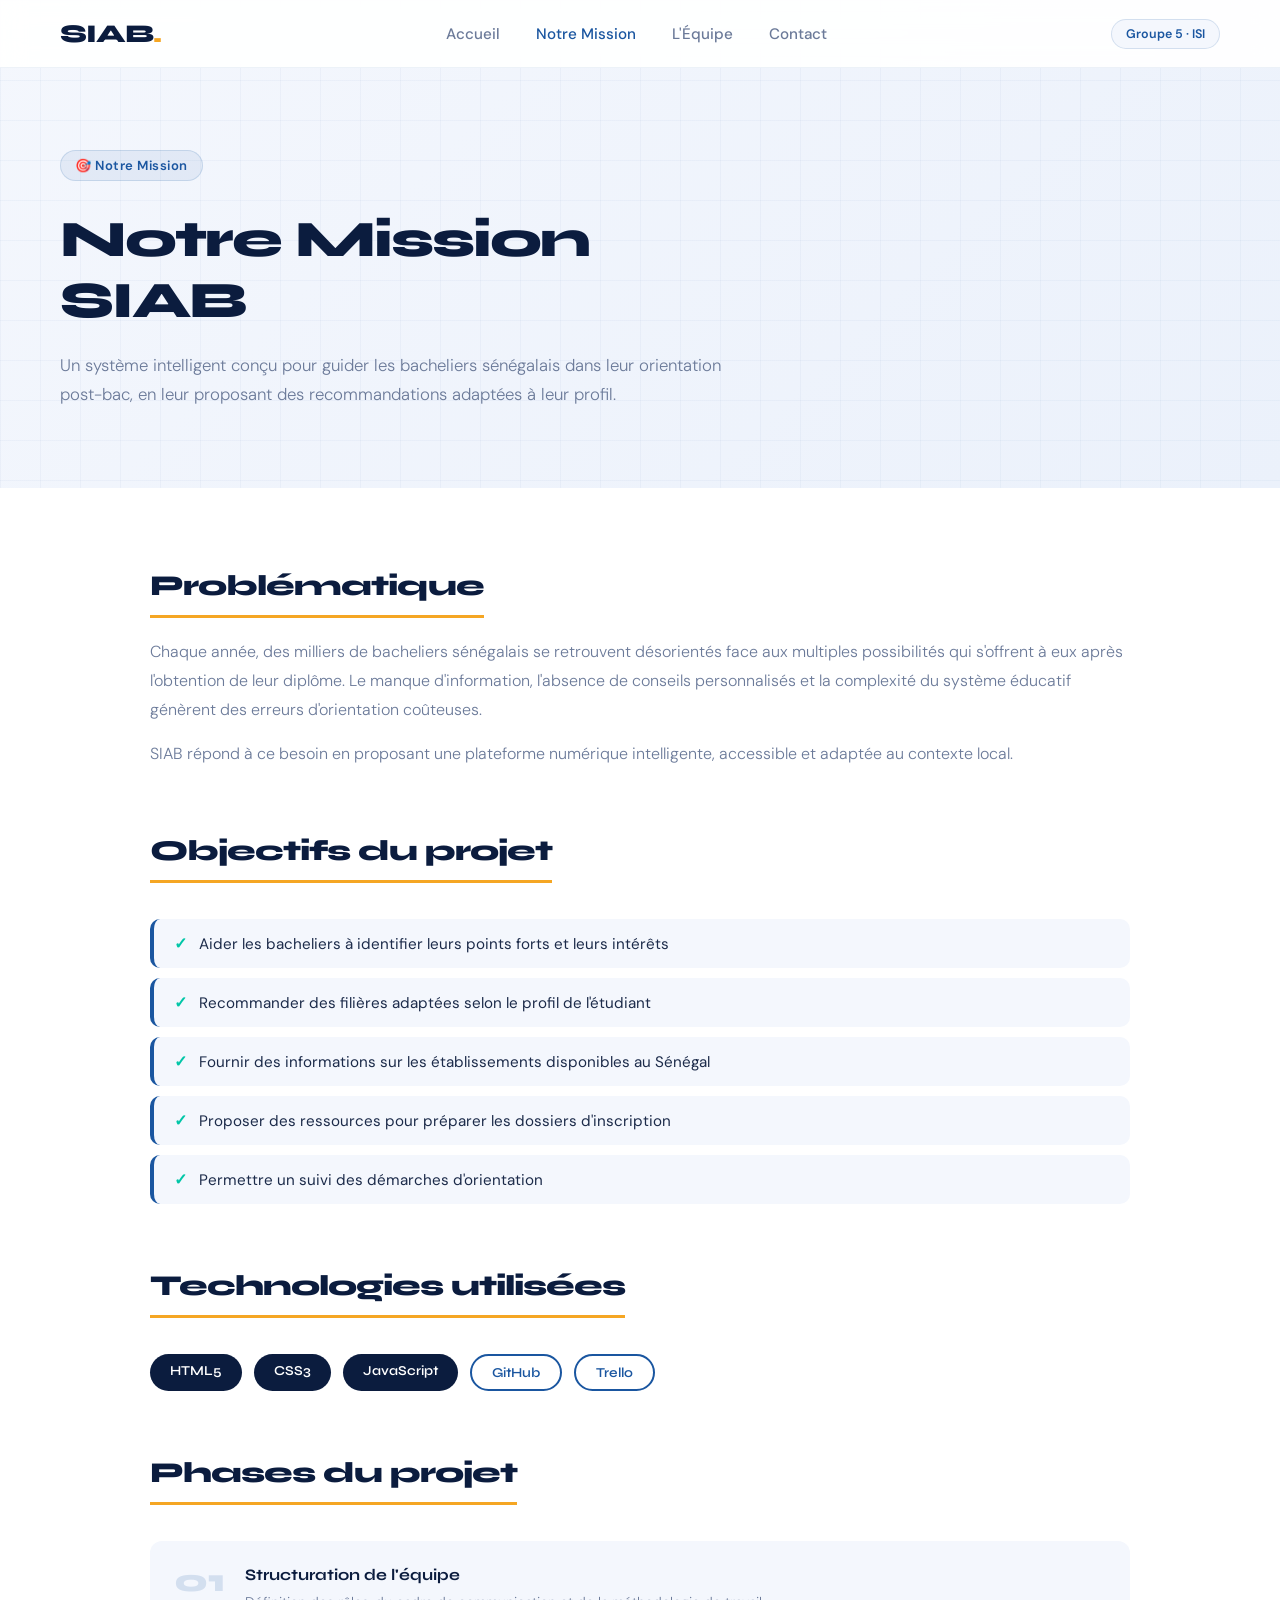
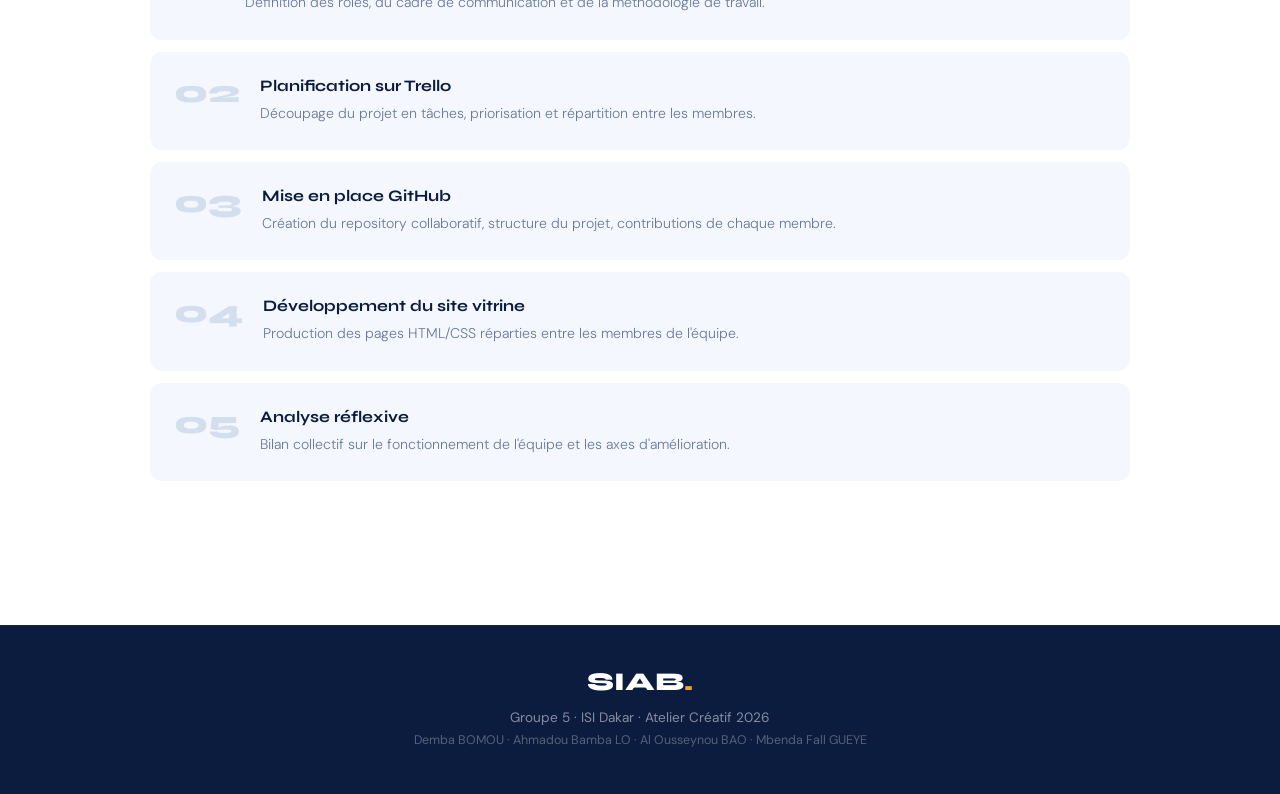
==== mission.html @ ba70bf80 "Initial commit - Demba BOMOU" ====
<!DOCTYPE html>
<html lang="fr">
<head>
  <meta charset="UTF-8" />
  <meta name="viewport" content="width=device-width, initial-scale=1.0" />
  <title>Notre Mission — SIAB</title>
  <link href="https://fonts.googleapis.com/css2?family=Syne:wght@400;600;700;800&family=DM+Sans:ital,wght@0,300;0,400;0,500;1,300&display=swap" rel="stylesheet" />
  <link rel="stylesheet" href="style.css" />
  <style>
    .project-section { margin-bottom: 64px; }
    .project-section h2 {
      font-family: var(--font-display);
      font-size: 1.8rem; font-weight: 800;
      color: var(--navy); letter-spacing: -1px;
      margin-bottom: 20px;
      padding-bottom: 12px;
      border-bottom: 3px solid var(--accent);
      display: inline-block;
    }
    .project-section p {
      font-size: 1rem; line-height: 1.8;
      color: var(--muted); font-weight: 300;
      margin-bottom: 16px;
    }
    .objectifs-list { list-style: none; margin-top: 16px; }
    .objectifs-list li {
      padding: 14px 20px;
      background: var(--light);
      border-radius: 10px;
      margin-bottom: 10px;
      font-size: 0.95rem;
      color: var(--text);
      display: flex;
      align-items: center;
      gap: 12px;
      border-left: 4px solid var(--blue);
    }
    .objectifs-list li::before { content: "✓"; color: var(--accent2); font-weight: 800; font-size: 1rem; }
    .tech-badges { display: flex; flex-wrap: wrap; gap: 12px; margin-top: 16px; }
    .badge {
      background: var(--navy); color: white;
      padding: 8px 20px; border-radius: 100px;
      font-size: 0.85rem; font-weight: 600;
      font-family: var(--font-display);
    }
    .badge.outline {
      background: transparent; color: var(--blue);
      border: 2px solid var(--blue);
    }
    .phases { margin-top: 16px; }
    .phase {
      display: flex; gap: 20px; align-items: flex-start;
      padding: 24px; background: var(--light);
      border-radius: 12px; margin-bottom: 12px;
    }
    .phase-num {
      font-family: var(--font-display);
      font-size: 2rem; font-weight: 800;
      color: rgba(26,86,160,0.15);
      min-width: 50px; line-height: 1;
    }
    .phase h4 { font-family: var(--font-display); font-size: 1rem; font-weight: 700; color: var(--navy); margin-bottom: 6px; }
    .phase p { font-size: 0.88rem; color: var(--muted); margin: 0; }
  </style>
</head>
<body>

  <nav class="nav">
    <div class="nav-logo">SIAB<span class="dot">.</span></div>
    <ul class="nav-links">
      <li><a href="index.html">Accueil</a></li>
      <li><a href="mission.html" class="active">Notre Mission</a></li>
      <li><a href="equipe.html">L'Équipe</a></li>
      <li><a href="contact.html">Contact</a></li>
    </ul>
    <div class="nav-badge">Groupe 5 · ISI</div>
  </nav>

  <section class="page-hero">
    <div class="page-hero-content">
      <span class="hero-tag">🎯 Notre Mission</span>
      <h1>Notre Mission SIAB</h1>
      <p>Un système intelligent conçu pour guider les bacheliers sénégalais dans leur orientation post-bac, en leur proposant des recommandations adaptées à leur profil.</p>
    </div>
  </section>

  <div class="page-content">

    <div class="project-section">
      <h2>Problématique</h2>
      <p>Chaque année, des milliers de bacheliers sénégalais se retrouvent désorientés face aux multiples possibilités qui s'offrent à eux après l'obtention de leur diplôme. Le manque d'information, l'absence de conseils personnalisés et la complexité du système éducatif génèrent des erreurs d'orientation coûteuses.</p>
      <p>SIAB répond à ce besoin en proposant une plateforme numérique intelligente, accessible et adaptée au contexte local.</p>
    </div>

    <div class="project-section">
      <h2>Objectifs du projet</h2>
      <ul class="objectifs-list">
        <li>Aider les bacheliers à identifier leurs points forts et leurs intérêts</li>
        <li>Recommander des filières adaptées selon le profil de l'étudiant</li>
        <li>Fournir des informations sur les établissements disponibles au Sénégal</li>
        <li>Proposer des ressources pour préparer les dossiers d'inscription</li>
        <li>Permettre un suivi des démarches d'orientation</li>
      </ul>
    </div>

    <div class="project-section">
      <h2>Technologies utilisées</h2>
      <div class="tech-badges">
        <span class="badge">HTML5</span>
        <span class="badge">CSS3</span>
        <span class="badge">JavaScript</span>
        <span class="badge outline">GitHub</span>
        <span class="badge outline">Trello</span>
      </div>
    </div>

    <div class="project-section">
      <h2>Phases du projet</h2>
      <div class="phases">
        <div class="phase">
          <div class="phase-num">01</div>
          <div>
            <h4>Structuration de l'équipe</h4>
            <p>Définition des rôles, du cadre de communication et de la méthodologie de travail.</p>
          </div>
        </div>
        <div class="phase">
          <div class="phase-num">02</div>
          <div>
            <h4>Planification sur Trello</h4>
            <p>Découpage du projet en tâches, priorisation et répartition entre les membres.</p>
          </div>
        </div>
        <div class="phase">
          <div class="phase-num">03</div>
          <div>
            <h4>Mise en place GitHub</h4>
            <p>Création du repository collaboratif, structure du projet, contributions de chaque membre.</p>
          </div>
        </div>
        <div class="phase">
          <div class="phase-num">04</div>
          <div>
            <h4>Développement du site vitrine</h4>
            <p>Production des pages HTML/CSS réparties entre les membres de l'équipe.</p>
          </div>
        </div>
        <div class="phase">
          <div class="phase-num">05</div>
          <div>
            <h4>Analyse réflexive</h4>
            <p>Bilan collectif sur le fonctionnement de l'équipe et les axes d'amélioration.</p>
          </div>
        </div>
      </div>
    </div>

  </div>

  <footer class="footer">
    <div class="footer-logo">SIAB<span class="dot">.</span></div>
    <p>Groupe 5 · ISI Dakar · Atelier Créatif 2026</p>
    <p class="footer-members">Demba BOMOU · Ahmadou Bamba LO · Al Ousseynou BAO · Mbenda Fall GUEYE</p>
  </footer>
  <script src="main.js"></script>
</body>
</html>
---- style.css ----
/* =============================================
   SIAB — Système Intelligent pour Bacheliers
   CSS Principal — Groupe 5 ISI Dakar 2026
   ============================================= */

:root {
  --navy: #0B1C3E;
  --blue: #1A56A0;
  --accent: #F5A623;
  --accent2: #00C6A7;
  --light: #F4F7FD;
  --white: #FFFFFF;
  --text: #1C2B4A;
  --muted: #6B7A99;
  --radius: 16px;
  --font-display: 'Syne', sans-serif;
  --font-body: 'DM Sans', sans-serif;
}

*, *::before, *::after { box-sizing: border-box; margin: 0; padding: 0; }

html { scroll-behavior: smooth; }

body {
  font-family: var(--font-body);
  background: var(--white);
  color: var(--text);
  overflow-x: hidden;
}

/* ---- NAV ---- */
.nav {
  position: fixed;
  top: 0; left: 0; right: 0;
  z-index: 100;
  display: flex;
  align-items: center;
  justify-content: space-between;
  padding: 18px 60px;
  background: rgba(255,255,255,0.92);
  backdrop-filter: blur(12px);
  border-bottom: 1px solid rgba(26,86,160,0.08);
}
.nav-logo {
  font-family: var(--font-display);
  font-weight: 800;
  font-size: 1.6rem;
  color: var(--navy);
  letter-spacing: -1px;
}
.dot { color: var(--accent); }

.nav-links {
  display: flex;
  gap: 36px;
  list-style: none;
}
.nav-links a {
  text-decoration: none;
  font-size: 0.95rem;
  font-weight: 500;
  color: var(--muted);
  transition: color 0.2s;
}
.nav-links a:hover, .nav-links a.active { color: var(--blue); }

.nav-badge {
  font-size: 0.78rem;
  font-weight: 600;
  background: var(--light);
  color: var(--blue);
  padding: 6px 14px;
  border-radius: 100px;
  border: 1px solid rgba(26,86,160,0.15);
}

/* ---- HERO ---- */
.hero {
  min-height: 100vh;
  display: flex;
  align-items: center;
  justify-content: space-between;
  padding: 120px 60px 80px;
  position: relative;
  overflow: hidden;
  gap: 60px;
}

.hero-bg {
  position: absolute;
  inset: 0;
  z-index: 0;
  background: linear-gradient(135deg, #F4F7FD 0%, #EBF1FB 60%, #E0F4F0 100%);
}

.blob {
  position: absolute;
  border-radius: 50%;
  filter: blur(80px);
  opacity: 0.5;
}
.blob-1 {
  width: 600px; height: 600px;
  background: radial-gradient(circle, #c8dcf7, transparent);
  top: -100px; right: -100px;
  animation: float1 8s ease-in-out infinite;
}
.blob-2 {
  width: 400px; height: 400px;
  background: radial-gradient(circle, #b3f0e4, transparent);
  bottom: -80px; left: 200px;
  animation: float2 10s ease-in-out infinite;
}
.grid-overlay {
  position: absolute;
  inset: 0;
  background-image: linear-gradient(rgba(26,86,160,0.04) 1px, transparent 1px),
    linear-gradient(90deg, rgba(26,86,160,0.04) 1px, transparent 1px);
  background-size: 40px 40px;
}

@keyframes float1 { 0%,100%{transform:translateY(0)} 50%{transform:translateY(-30px)} }
@keyframes float2 { 0%,100%{transform:translateY(0)} 50%{transform:translateY(20px)} }

.hero-content {
  position: relative;
  z-index: 1;
  max-width: 560px;
}
.hero-tag {
  display: inline-block;
  font-size: 0.82rem;
  font-weight: 600;
  letter-spacing: 0.5px;
  color: var(--blue);
  background: rgba(26,86,160,0.08);
  border: 1px solid rgba(26,86,160,0.15);
  padding: 6px 14px;
  border-radius: 100px;
  margin-bottom: 28px;
}
.hero-title {
  font-family: var(--font-display);
  font-size: clamp(2.8rem, 5vw, 4.2rem);
  font-weight: 800;
  line-height: 1.1;
  color: var(--navy);
  margin-bottom: 24px;
  letter-spacing: -2px;
}
.hero-title em {
  font-style: normal;
  color: var(--blue);
  position: relative;
}
.hero-title em::after {
  content: '';
  position: absolute;
  left: 0; right: 0; bottom: 2px;
  height: 4px;
  background: var(--accent);
  border-radius: 2px;
}
.hero-desc {
  font-size: 1.05rem;
  line-height: 1.7;
  color: var(--muted);
  margin-bottom: 40px;
  font-weight: 300;
}
.hero-actions {
  display: flex;
  gap: 16px;
  align-items: center;
  flex-wrap: wrap;
}

/* Buttons */
.btn {
  display: inline-flex;
  align-items: center;
  justify-content: center;
  padding: 14px 32px;
  border-radius: 100px;
  font-family: var(--font-body);
  font-weight: 600;
  font-size: 0.95rem;
  text-decoration: none;
  transition: all 0.25s;
  cursor: pointer;
  border: none;
}
.btn-primary {
  background: var(--blue);
  color: var(--white);
  box-shadow: 0 8px 30px rgba(26,86,160,0.25);
}
.btn-primary:hover {
  background: var(--navy);
  transform: translateY(-2px);
  box-shadow: 0 12px 40px rgba(26,86,160,0.35);
}
.btn-ghost {
  background: transparent;
  color: var(--navy);
  font-weight: 500;
}
.btn-ghost:hover { color: var(--blue); }

/* Hero visual */
.hero-visual {
  position: relative;
  z-index: 1;
  width: 400px;
  height: 400px;
  flex-shrink: 0;
  display: flex;
  align-items: center;
  justify-content: center;
}
.hero-circle {
  width: 220px; height: 220px;
  background: linear-gradient(135deg, var(--blue), var(--navy));
  border-radius: 50%;
  display: flex;
  align-items: center;
  justify-content: center;
  box-shadow: 0 30px 80px rgba(26,86,160,0.3);
}
.hero-circle span {
  font-family: var(--font-display);
  font-size: 2rem;
  font-weight: 800;
  color: white;
  letter-spacing: -1px;
}
.card-float {
  position: absolute;
  background: white;
  border-radius: 14px;
  padding: 14px 20px;
  box-shadow: 0 10px 40px rgba(0,0,0,0.1);
  display: flex;
  align-items: center;
  gap: 10px;
  font-family: var(--font-display);
  font-weight: 700;
  font-size: 0.9rem;
  color: var(--navy);
  border: 1px solid rgba(255,255,255,0.8);
}
.card-icon { font-size: 1.4rem; }
.card-1 { top: 20px; left: 0; animation: floatCard 6s ease-in-out infinite; }
.card-2 { top: 50%; right: 0; transform: translateY(-50%); animation: floatCard 7s ease-in-out infinite reverse; }
.card-3 { bottom: 20px; left: 30px; animation: floatCard 5s ease-in-out infinite; }
@keyframes floatCard { 0%,100%{transform:translateY(0)} 50%{transform:translateY(-10px)} }
.card-2 { animation: floatCard2 7s ease-in-out infinite; }
@keyframes floatCard2 { 0%,100%{transform:translateY(-50%)} 50%{transform:translateY(calc(-50% - 10px))} }

/* ---- FEATURES ---- */
.features {
  padding: 100px 60px;
  background: var(--white);
}
.section-label {
  font-size: 0.78rem;
  font-weight: 700;
  letter-spacing: 2px;
  text-transform: uppercase;
  color: var(--accent2);
  margin-bottom: 16px;
}
.section-title {
  font-family: var(--font-display);
  font-size: clamp(2rem, 3.5vw, 3rem);
  font-weight: 800;
  color: var(--navy);
  line-height: 1.15;
  letter-spacing: -1.5px;
  margin-bottom: 60px;
}
.features-grid {
  display: grid;
  grid-template-columns: repeat(auto-fit, minmax(260px, 1fr));
  gap: 24px;
}
.feature-card {
  background: var(--light);
  border-radius: var(--radius);
  padding: 40px 32px;
  border: 1px solid rgba(26,86,160,0.06);
  transition: transform 0.3s, box-shadow 0.3s;
}
.feature-card:hover {
  transform: translateY(-6px);
  box-shadow: 0 20px 60px rgba(26,86,160,0.1);
}
.feature-card--accent {
  background: linear-gradient(135deg, var(--blue), var(--navy));
  border: none;
}
.feature-card--accent h3,
.feature-card--accent p,
.feature-card--accent .feature-num { color: white !important; }

.feature-num {
  font-family: var(--font-display);
  font-size: 3rem;
  font-weight: 800;
  color: rgba(26,86,160,0.12);
  line-height: 1;
  margin-bottom: 16px;
}
.feature-card--accent .feature-num { color: rgba(255,255,255,0.2) !important; }
.feature-card h3 {
  font-family: var(--font-display);
  font-size: 1.15rem;
  font-weight: 700;
  color: var(--navy);
  margin-bottom: 12px;
}
.feature-card p {
  font-size: 0.9rem;
  line-height: 1.7;
  color: var(--muted);
}

/* ---- STATS ---- */
.stats {
  background: var(--navy);
  padding: 70px 60px;
  display: flex;
  align-items: center;
  justify-content: center;
  gap: 0;
}
.stat-item {
  flex: 1;
  text-align: center;
  padding: 0 40px;
}
.stat-num {
  font-family: var(--font-display);
  font-size: clamp(2.5rem, 5vw, 4rem);
  font-weight: 800;
  color: var(--accent);
  letter-spacing: -2px;
  line-height: 1;
}
.stat-label {
  font-size: 0.9rem;
  color: rgba(255,255,255,0.6);
  margin-top: 8px;
  font-weight: 300;
}
.stat-divider {
  width: 1px;
  height: 80px;
  background: rgba(255,255,255,0.15);
  flex-shrink: 0;
}

/* ---- CTA ---- */
.cta {
  padding: 100px 60px;
  background: var(--light);
  display: flex;
  align-items: center;
  justify-content: center;
}
.cta-inner {
  text-align: center;
  max-width: 600px;
}
.cta-inner h2 {
  font-family: var(--font-display);
  font-size: 2.5rem;
  font-weight: 800;
  color: var(--navy);
  letter-spacing: -1.5px;
  margin-bottom: 20px;
}
.cta-inner p {
  color: var(--muted);
  font-size: 1rem;
  line-height: 1.7;
  margin-bottom: 36px;
  font-weight: 300;
}

/* ---- FOOTER ---- */
.footer {
  background: var(--navy);
  color: rgba(255,255,255,0.5);
  text-align: center;
  padding: 40px 60px;
  font-size: 0.85rem;
  border-top: 1px solid rgba(255,255,255,0.06);
}
.footer-logo {
  font-family: var(--font-display);
  font-size: 1.6rem;
  font-weight: 800;
  color: white;
  margin-bottom: 12px;
}
.footer p { margin-bottom: 6px; }
.footer-members { font-size: 0.78rem; opacity: 0.6; }

/* ---- PAGE INTERNES ---- */
.page-hero {
  padding: 150px 60px 80px;
  background: linear-gradient(135deg, #F4F7FD 0%, #EBF1FB 100%);
  position: relative;
  overflow: hidden;
}
.page-hero::before {
  content: '';
  position: absolute;
  inset: 0;
  background-image: linear-gradient(rgba(26,86,160,0.04) 1px, transparent 1px),
    linear-gradient(90deg, rgba(26,86,160,0.04) 1px, transparent 1px);
  background-size: 40px 40px;
}
.page-hero-content { position: relative; z-index: 1; max-width: 700px; }
.page-hero h1 {
  font-family: var(--font-display);
  font-size: clamp(2.5rem, 4vw, 3.5rem);
  font-weight: 800;
  color: var(--navy);
  letter-spacing: -2px;
  margin-bottom: 20px;
}
.page-hero p {
  font-size: 1.05rem;
  color: var(--muted);
  line-height: 1.7;
  font-weight: 300;
}

.page-content {
  padding: 80px 60px;
  max-width: 1100px;
  margin: 0 auto;
}

.team-grid {
  display: grid;
  grid-template-columns: repeat(auto-fit, minmax(240px, 1fr));
  gap: 24px;
  margin-top: 48px;
}
.team-card {
  background: var(--light);
  border-radius: var(--radius);
  padding: 40px 28px;
  text-align: center;
  border: 1px solid rgba(26,86,160,0.06);
  transition: transform 0.3s, box-shadow 0.3s;
}
.team-card:hover {
  transform: translateY(-6px);
  box-shadow: 0 20px 60px rgba(26,86,160,0.1);
}
.team-avatar {
  width: 70px; height: 70px;
  background: linear-gradient(135deg, var(--blue), var(--navy));
  border-radius: 50%;
  margin: 0 auto 20px;
  display: flex;
  align-items: center;
  justify-content: center;
  font-family: var(--font-display);
  font-size: 1.4rem;
  font-weight: 800;
  color: white;
}
.team-card h3 {
  font-family: var(--font-display);
  font-size: 1rem;
  font-weight: 700;
  color: var(--navy);
  margin-bottom: 6px;
}
.team-role {
  font-size: 0.83rem;
  color: var(--blue);
  font-weight: 600;
  background: rgba(26,86,160,0.08);
  padding: 4px 12px;
  border-radius: 100px;
  display: inline-block;
}

/* Responsive */
@media (max-width: 900px) {
  .nav { padding: 16px 24px; }
  .nav-links { display: none; }
  .hero { flex-direction: column; padding: 100px 24px 60px; text-align: center; }
  .hero-visual { display: none; }
  .hero-actions { justify-content: center; }
  .features, .stats, .cta { padding: 60px 24px; }
  .stats { flex-direction: column; gap: 40px; }
  .stat-divider { width: 80px; height: 1px; }
  .page-hero, .page-content { padding-left: 24px; padding-right: 24px; }
}
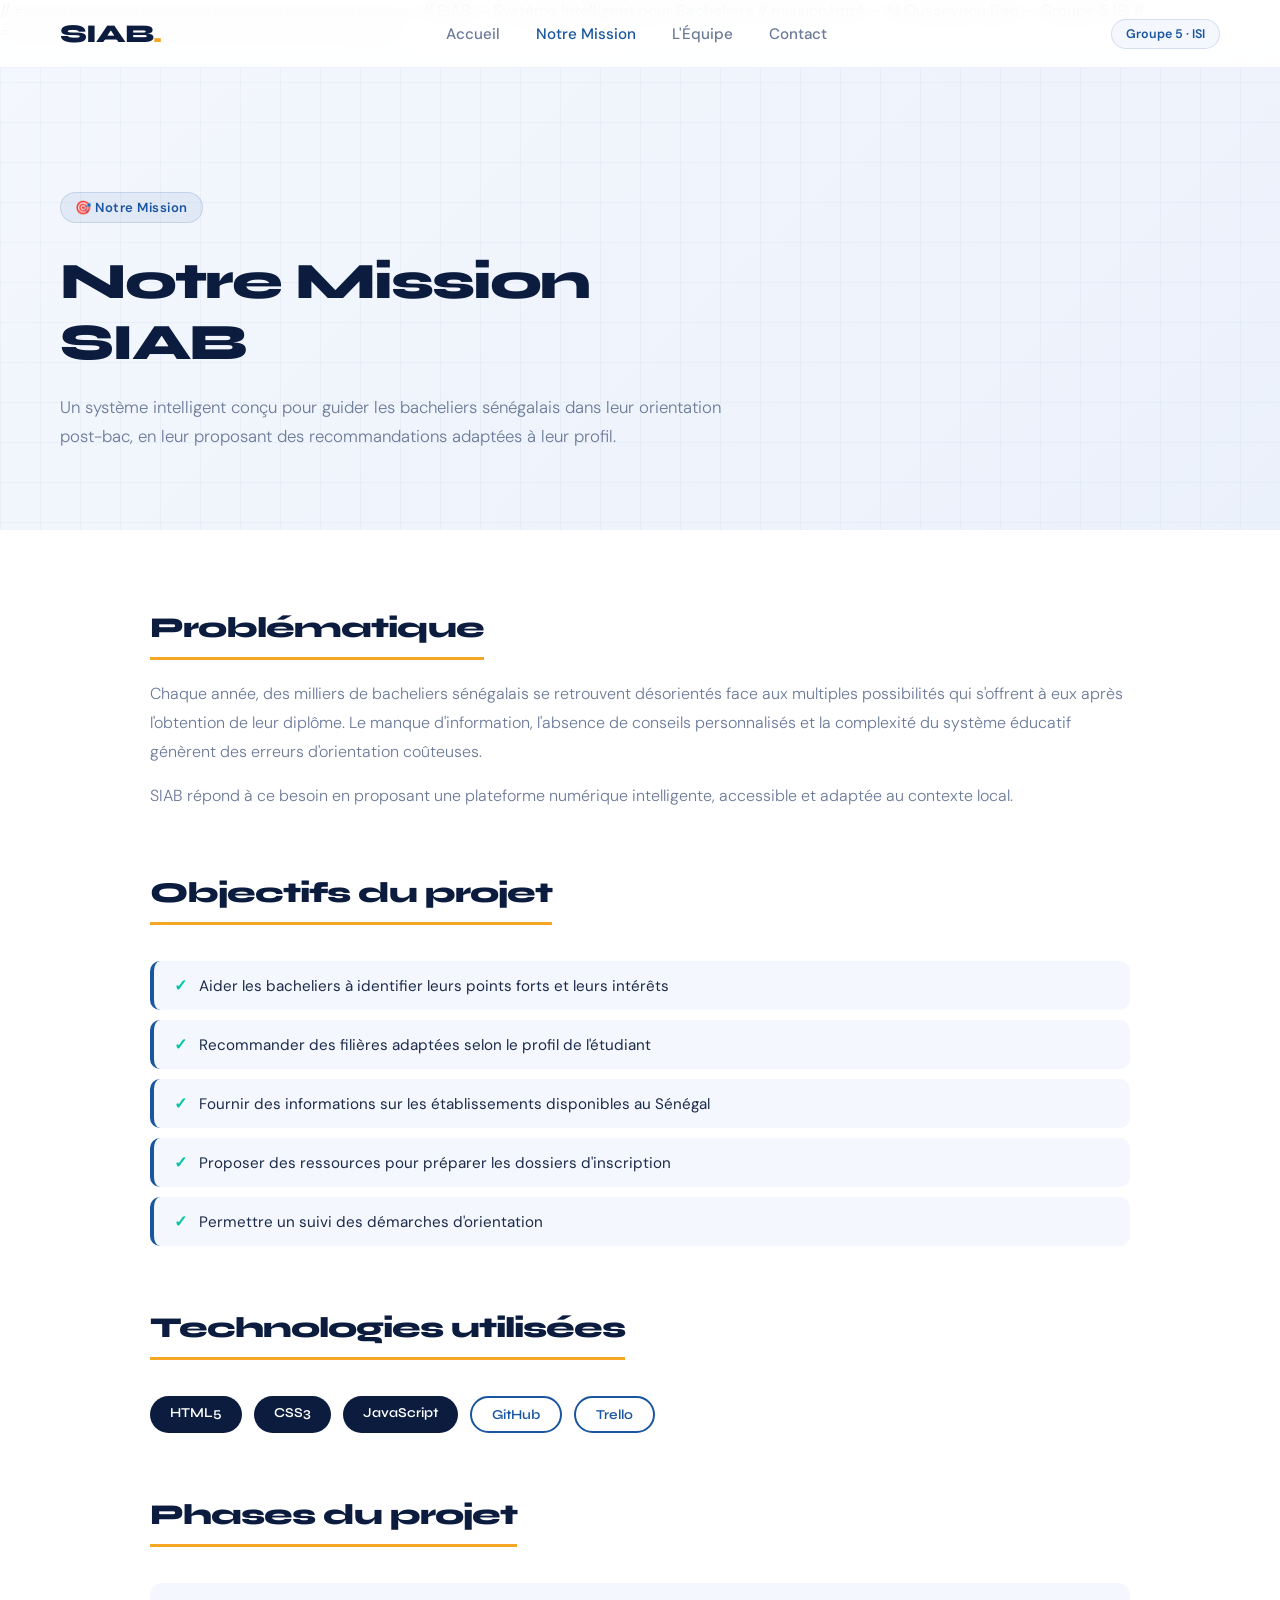
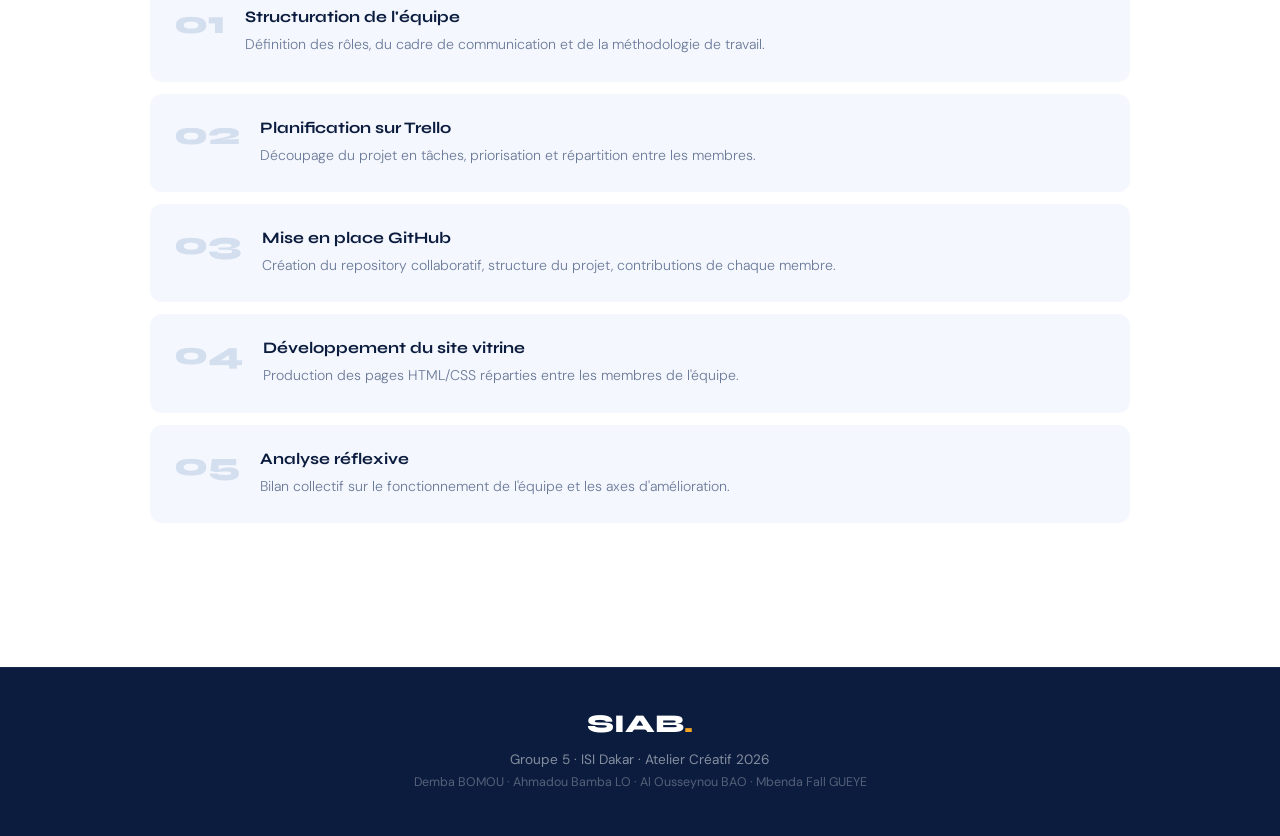
==== commit 5a06c960: "Add header comments to mission.html" ====
--- a/mission.html
+++ b/mission.html
@@ -1,3 +1,7 @@
+// =============================================
+//  SIAB — Système Intelligent pour Bacheliers
+//  mission.html — Al Ousseynou Bao — Groupe 5 ISI
+// =============================================
 <!DOCTYPE html>
 <html lang="fr">
 <head>
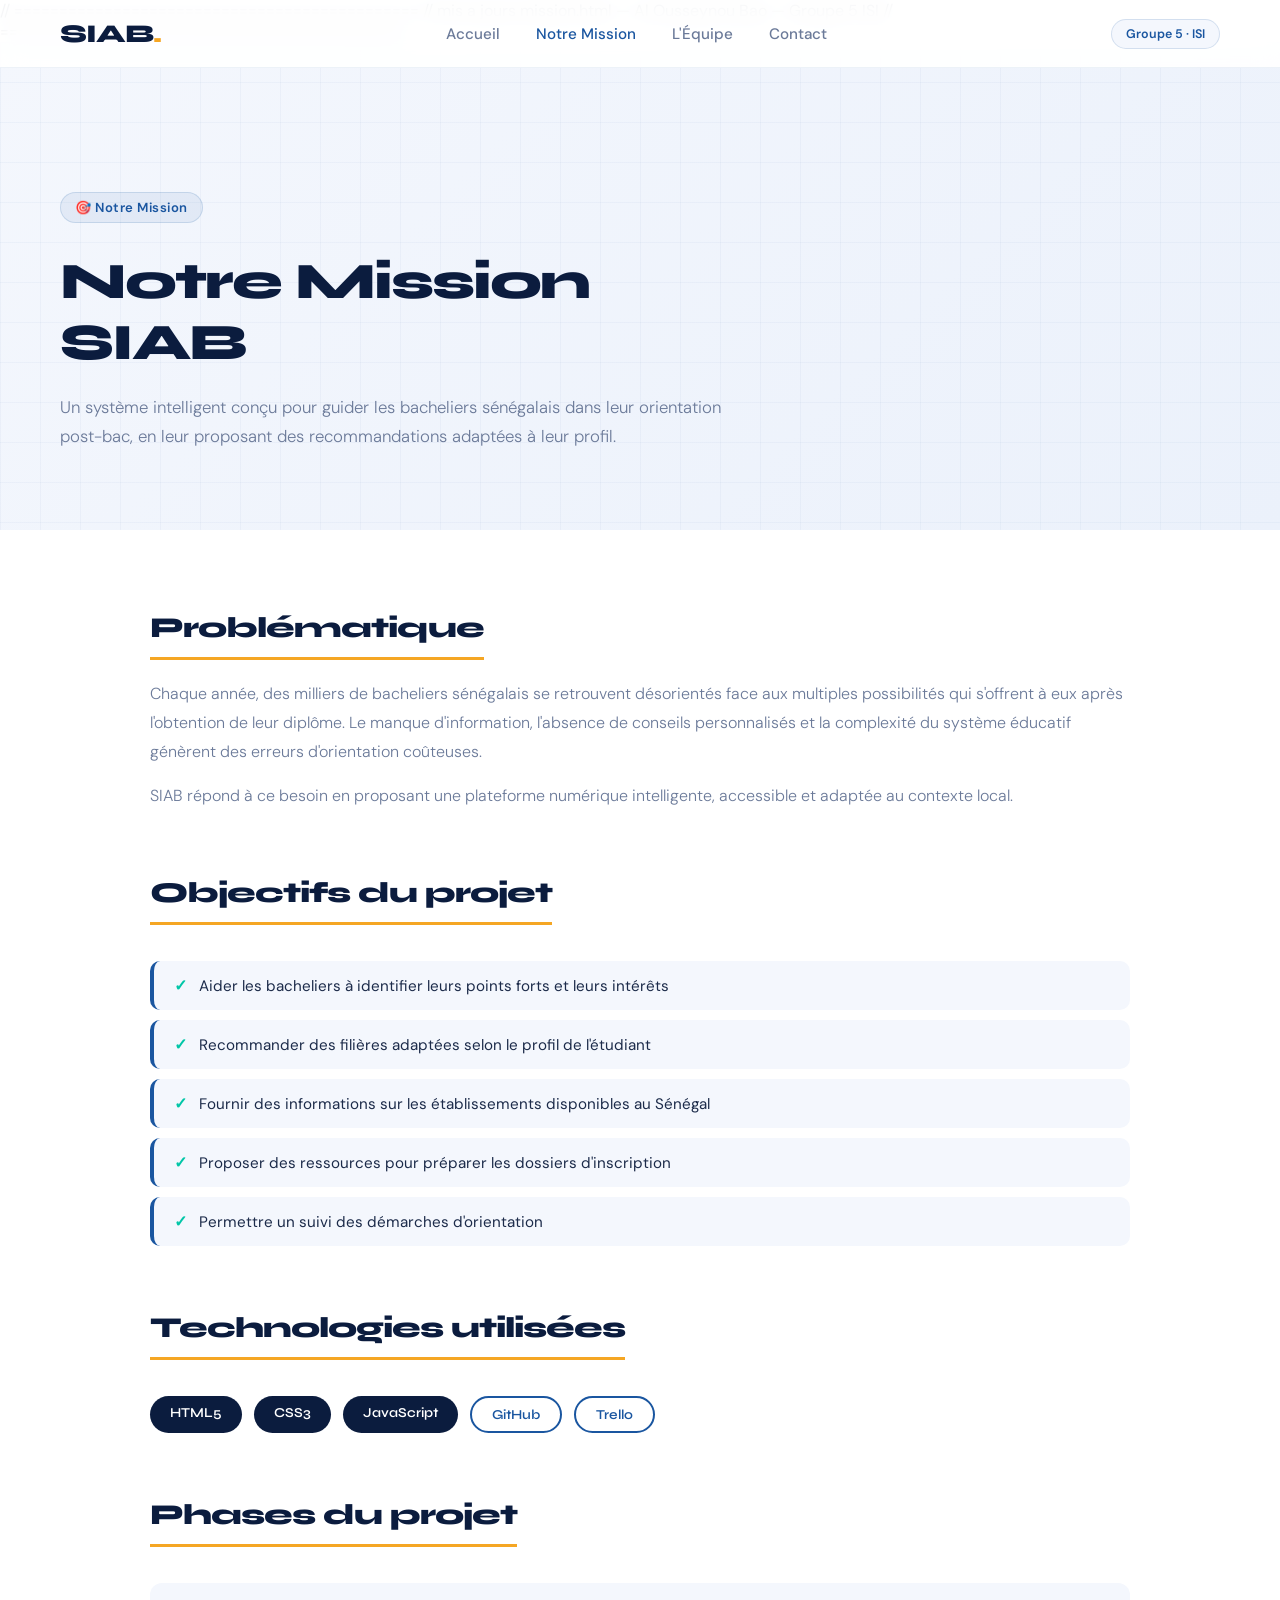
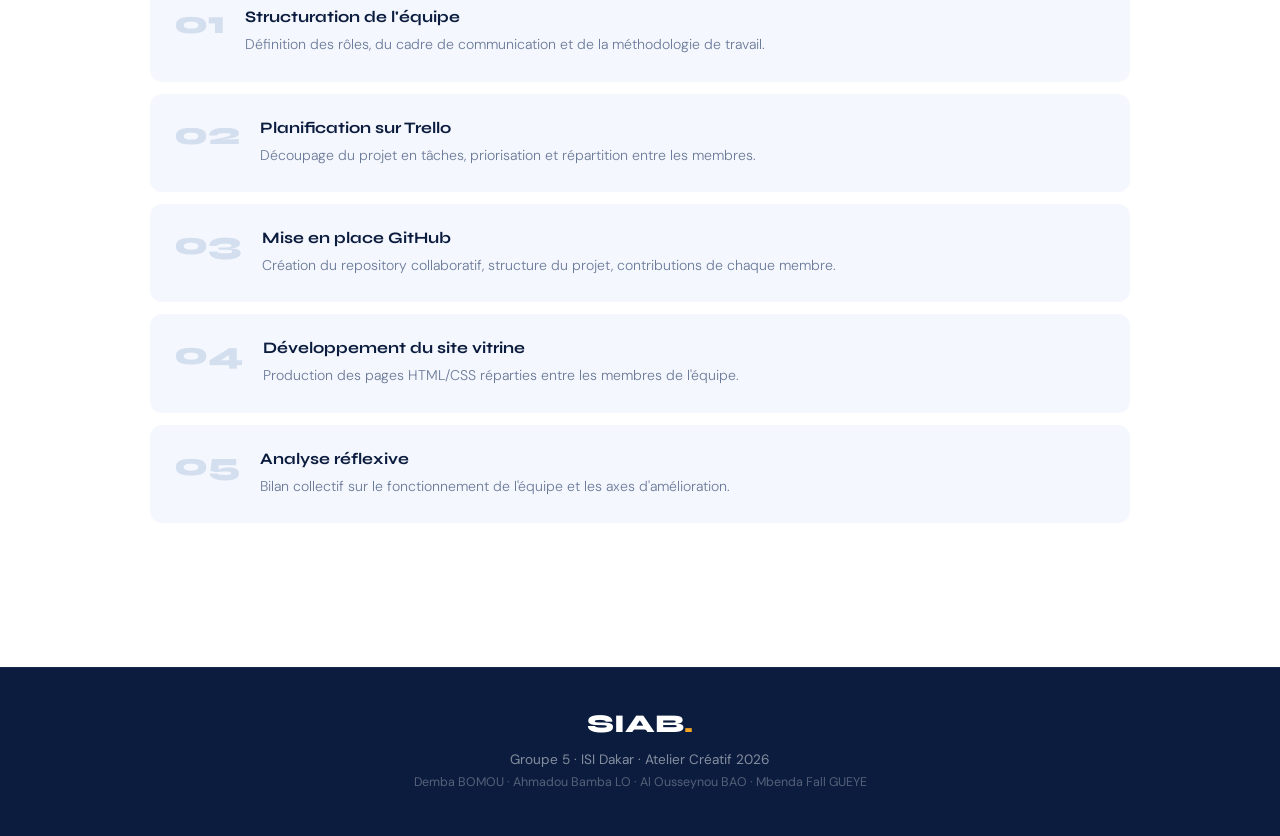
==== commit ac0395a1: "Update mission.html header comments" ====
--- a/mission.html
+++ b/mission.html
@@ -1,6 +1,5 @@
 // =============================================
-//  SIAB — Système Intelligent pour Bacheliers
-//  mission.html — Al Ousseynou Bao — Groupe 5 ISI
+//  mis a jours mission.html — Al Ousseynou Bao — Groupe 5 ISI
 // =============================================
 <!DOCTYPE html>
 <html lang="fr">
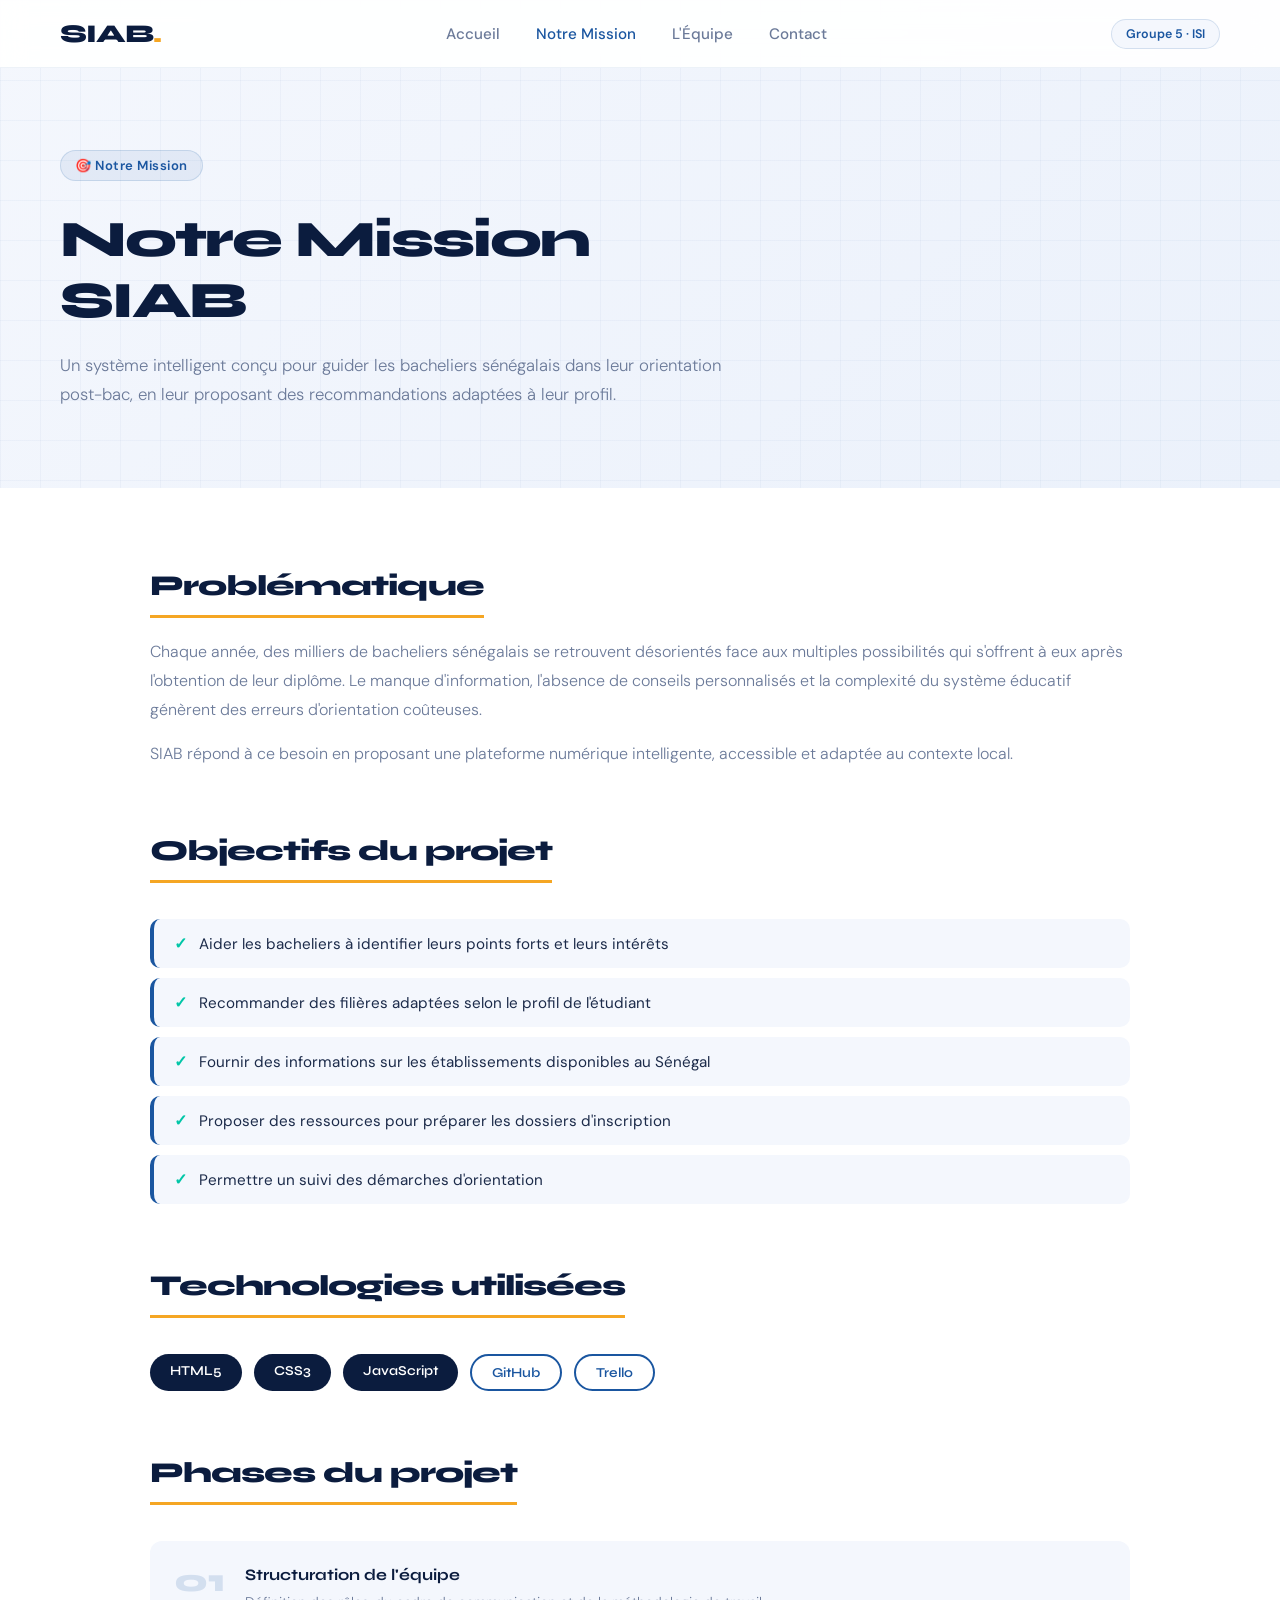
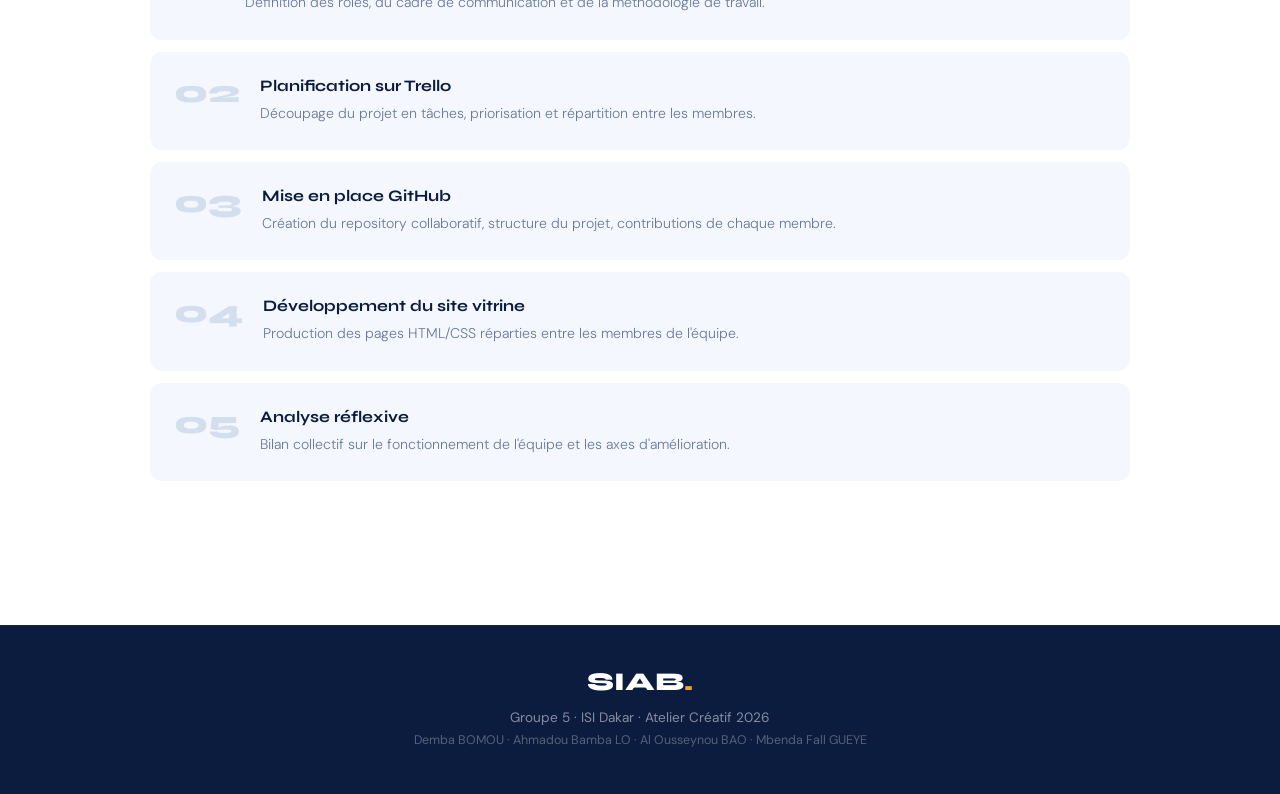
==== commit 0276de0c: "suppression commentaire" ====
--- a/mission.html
+++ b/mission.html
@@ -1,6 +1,3 @@
-// =============================================
-//  mis a jours mission.html — Al Ousseynou Bao — Groupe 5 ISI
-// =============================================
 <!DOCTYPE html>
 <html lang="fr">
 <head>
